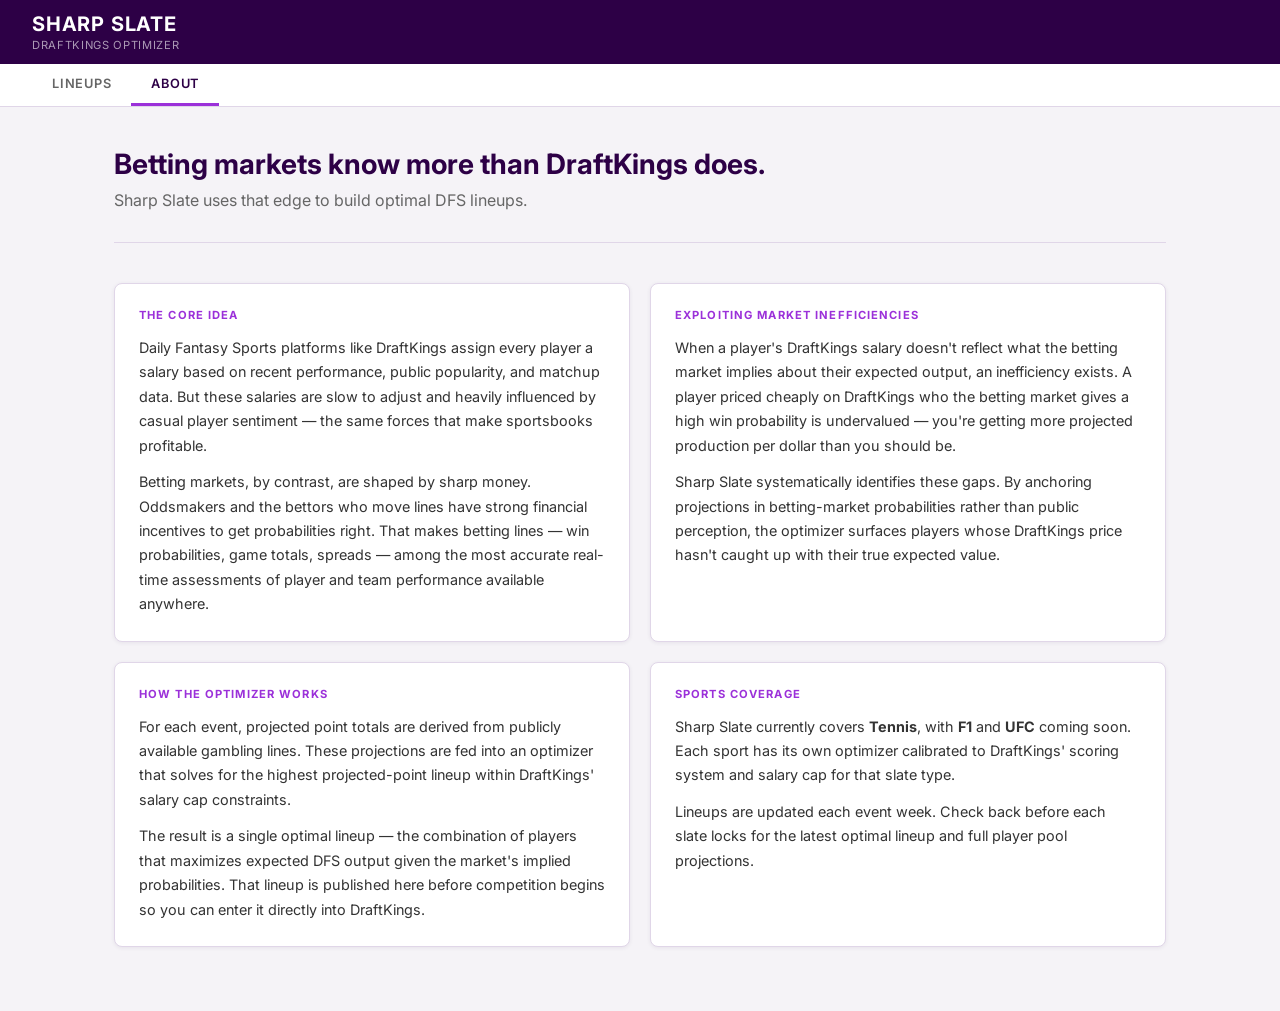
==== about.html @ 9ef4722d "Add files via upload" ====
<!DOCTYPE html>
<html lang="en">
<head>
  <meta charset="UTF-8" />
  <meta name="viewport" content="width=device-width, initial-scale=1.0" />
  <title>About — Sharp Slate</title>
  <link rel="preconnect" href="https://fonts.googleapis.com" />
  <link href="https://fonts.googleapis.com/css2?family=Inter:wght@400;600;700&display=swap" rel="stylesheet" />
  <link rel="stylesheet" href="style.css" />
</head>
<body>

<header>
  <div class="header-left">
    <h1><a href="index.html" class="header-link">Sharp Slate</a></h1>
    <div class="subtitle">DraftKings Optimizer</div>
  </div>
  <div class="header-right"></div>
</header>

<nav class="site-nav">
  <a href="index.html">Lineups</a>
  <a href="about.html" class="active">About</a>
</nav>

<main class="about-main">

  <div class="about-hero">
    <h2>Betting markets know more than DraftKings does.</h2>
    <p>Sharp Slate uses that edge to build optimal DFS lineups.</p>
  </div>

  <div class="about-grid">

    <div class="about-card">
      <div class="about-card-title">The Core Idea</div>
      <p>
        Daily Fantasy Sports platforms like DraftKings assign every player a salary based on
        recent performance, public popularity, and matchup data. But these salaries are slow
        to adjust and heavily influenced by casual player sentiment — the same forces that
        make sportsbooks profitable.
      </p>
      <p>
        Betting markets, by contrast, are shaped by sharp money. Oddsmakers and the bettors
        who move lines have strong financial incentives to get probabilities right. That makes
        betting lines — win probabilities, game totals, spreads — among the most accurate
        real-time assessments of player and team performance available anywhere.
      </p>
    </div>

    <div class="about-card">
      <div class="about-card-title">Exploiting Market Inefficiencies</div>
      <p>
        When a player's DraftKings salary doesn't reflect what the betting market implies
        about their expected output, an inefficiency exists. A player priced cheaply on
        DraftKings who the betting market gives a high win probability is undervalued —
        you're getting more projected production per dollar than you should be.
      </p>
      <p>
        Sharp Slate systematically identifies these gaps. By anchoring projections in
        betting-market probabilities rather than public perception, the optimizer surfaces
        players whose DraftKings price hasn't caught up with their true expected value.
      </p>
    </div>

    <div class="about-card">
      <div class="about-card-title">How the Optimizer Works</div>
      <p>
        For each event, projected point totals are derived from publicly available gambling
        lines. These projections are fed into an optimizer that solves for the highest
        projected-point lineup within DraftKings' salary cap constraints.
      </p>
      <p>
        The result is a single optimal lineup — the combination of players that maximizes
        expected DFS output given the market's implied probabilities. That lineup is
        published here before competition begins so you can enter it directly into DraftKings.
      </p>
    </div>

    <div class="about-card">
      <div class="about-card-title">Sports Coverage</div>
      <p>
        Sharp Slate currently covers <strong>Tennis</strong>, with <strong>F1</strong> and
        <strong>UFC</strong> coming soon. Each sport has its own optimizer calibrated to
        DraftKings' scoring system and salary cap for that slate type.
      </p>
      <p>
        Lineups are updated each event week. Check back before each slate locks for the
        latest optimal lineup and full player pool projections.
      </p>
    </div>

  </div>

</main>

</body>
</html>
---- style.css ----
*, *::before, *::after { box-sizing: border-box; margin: 0; padding: 0; }

:root {
  --purple: #2D0046;
  --purple-mid: #5a1a7a;
  --purple-light: #f3eef7;
  --accent: #9b30d9;
  --text: #1a1a1a;
  --muted: #666;
  --border: #e0d6e8;
  --white: #ffffff;
  --optimal-bg: #f0e8f9;
}

body {
  font-family: 'Inter', system-ui, -apple-system, sans-serif;
  background: #f5f3f7;
  color: var(--text);
  min-height: 100vh;
}

/* ── Header ── */
header {
  background: var(--purple);
  color: var(--white);
  padding: 0 2rem;
  display: flex;
  align-items: center;
  justify-content: space-between;
  height: 64px;
  box-shadow: 0 2px 8px rgba(0,0,0,0.3);
}

.header-left { display: flex; flex-direction: column; justify-content: center; }

header h1 {
  font-size: 1.25rem;
  font-weight: 700;
  letter-spacing: 0.04em;
  text-transform: uppercase;
}

header .subtitle {
  font-size: 0.7rem;
  opacity: 0.6;
  letter-spacing: 0.06em;
  text-transform: uppercase;
  margin-top: 2px;
}

.header-right {
  text-align: right;
  display: flex;
  flex-direction: column;
  justify-content: center;
}

.tournament-name {
  font-size: 0.9rem;
  font-weight: 600;
  letter-spacing: 0.02em;
}

.tournament-date {
  font-size: 0.75rem;
  opacity: 0.65;
  margin-top: 2px;
}

/* ── Main container ── */
main {
  max-width: 1100px;
  margin: 0 auto;
  padding: 2rem 1.5rem 4rem;
}

/* ── Section headings ── */
.section-title {
  font-size: 0.7rem;
  font-weight: 700;
  letter-spacing: 0.12em;
  text-transform: uppercase;
  color: var(--purple);
  margin-bottom: 1rem;
  padding-bottom: 0.5rem;
  border-bottom: 2px solid var(--purple);
}

/* ── Optimal lineup summary ── */
#lineup-section { margin-bottom: 2.5rem; }

.lineup-meta {
  display: flex;
  gap: 1.5rem;
  margin-bottom: 1.25rem;
  flex-wrap: wrap;
}

.lineup-stat {
  background: var(--purple);
  color: var(--white);
  border-radius: 6px;
  padding: 0.5rem 1.25rem;
  font-size: 0.8rem;
  letter-spacing: 0.04em;
}

.lineup-stat span {
  font-weight: 700;
  font-size: 1rem;
  display: block;
}

.lineup-grid {
  display: grid;
  grid-template-columns: repeat(3, 1fr);
  gap: 1rem;
}

.player-card {
  background: var(--white);
  border: 1px solid var(--border);
  border-radius: 8px;
  padding: 1.1rem 1.25rem;
  box-shadow: 0 1px 4px rgba(45,0,70,0.08);
  position: relative;
  overflow: hidden;
}

.player-card::before {
  content: '';
  position: absolute;
  top: 0; left: 0; right: 0;
  height: 3px;
  background: var(--accent);
}

.player-card .card-name {
  font-size: 1.05rem;
  font-weight: 700;
  color: var(--purple);
  margin-bottom: 0.2rem;
}

.player-card .card-opponent {
  font-size: 0.75rem;
  color: var(--muted);
  margin-bottom: 0.75rem;
}

.player-card .card-opponent span {
  font-weight: 600;
  color: var(--text);
}

.card-stats { display: flex; gap: 1.5rem; }

.card-stat-label {
  font-size: 0.65rem;
  text-transform: uppercase;
  letter-spacing: 0.08em;
  color: var(--muted);
  margin-bottom: 0.1rem;
}

.card-stat-value {
  font-size: 1rem;
  font-weight: 700;
  color: var(--text);
}

/* ── Table controls ── */
.table-controls {
  display: flex;
  align-items: center;
  justify-content: space-between;
  margin-bottom: 0.75rem;
  flex-wrap: wrap;
  gap: 0.5rem;
}

.table-controls input {
  border: 1px solid var(--border);
  border-radius: 6px;
  padding: 0.4rem 0.75rem;
  font-size: 0.85rem;
  outline: none;
  width: 220px;
  font-family: inherit;
}

.table-controls input:focus {
  border-color: var(--accent);
  box-shadow: 0 0 0 2px rgba(155,48,217,0.15);
}

.table-legend {
  font-size: 0.75rem;
  color: var(--muted);
  display: flex;
  align-items: center;
  gap: 0.4rem;
}

/* ── Table ── */
.table-wrapper {
  background: var(--white);
  border-radius: 8px;
  box-shadow: 0 1px 4px rgba(45,0,70,0.07);
  overflow: hidden;
  border: 1px solid var(--border);
}

table { width: 100%; border-collapse: collapse; font-size: 0.9rem; }

thead tr { background: var(--purple); color: var(--white); }

thead th {
  padding: 0.85rem 1rem;
  text-align: left;
  font-size: 0.7rem;
  font-weight: 600;
  letter-spacing: 0.1em;
  text-transform: uppercase;
  cursor: pointer;
  user-select: none;
  white-space: nowrap;
}

thead th:hover { background: var(--purple-mid); }
thead th .sort-icon { margin-left: 0.3rem; opacity: 0.4; font-size: 0.65rem; }
thead th.sorted .sort-icon { opacity: 1; }

tbody tr { border-bottom: 1px solid var(--border); transition: background 0.1s; }
tbody tr:last-child { border-bottom: none; }
tbody tr:hover { background: var(--purple-light); }
tbody tr.is-optimal { background: var(--optimal-bg); }
tbody tr.is-optimal:hover { background: #e6d5f5; }

tbody td { padding: 0.75rem 1rem; }
.td-player { font-weight: 600; }
.td-optimal { text-align: center; }

.check-icon {
  display: inline-flex;
  align-items: center;
  justify-content: center;
  width: 20px;
  height: 20px;
  background: var(--accent);
  border-radius: 50%;
  color: white;
  font-size: 0.65rem;
}

#loading { text-align: center; padding: 3rem; color: var(--muted); font-size: 0.9rem; }

/* ── Responsive ── */
@media (max-width: 700px) {
  .lineup-grid { grid-template-columns: repeat(2, 1fr); }
  header h1 { font-size: 1rem; }
  .tournament-name { font-size: 0.8rem; }
}

@media (max-width: 480px) {
  .lineup-grid { grid-template-columns: 1fr; }
  .header-right { display: none; }
}

/* ── Nav bar ── */
.site-nav {
  background: var(--white);
  border-bottom: 1px solid var(--border);
  padding: 0 2rem;
  display: flex;
  gap: 0;
}

.site-nav a {
  display: inline-block;
  padding: 0.75rem 1.25rem;
  font-size: 0.8rem;
  font-weight: 600;
  letter-spacing: 0.06em;
  text-transform: uppercase;
  text-decoration: none;
  color: var(--muted);
  border-bottom: 3px solid transparent;
  transition: color 0.15s, border-color 0.15s;
}

.site-nav a:hover { color: var(--purple); }
.site-nav a.active { color: var(--purple); border-bottom-color: var(--accent); }

/* ── Header link ── */
.header-link {
  color: inherit;
  text-decoration: none;
}

/* ── About page ── */
.about-main {
  max-width: 1100px;
  margin: 0 auto;
  padding: 2.5rem 1.5rem 4rem;
}

.about-hero {
  margin-bottom: 2.5rem;
  padding-bottom: 2rem;
  border-bottom: 1px solid var(--border);
}

.about-hero h2 {
  font-size: 1.75rem;
  font-weight: 700;
  color: var(--purple);
  margin-bottom: 0.5rem;
  line-height: 1.25;
}

.about-hero p {
  font-size: 1rem;
  color: var(--muted);
}

.about-grid {
  display: grid;
  grid-template-columns: repeat(2, 1fr);
  gap: 1.25rem;
}

.about-card {
  background: var(--white);
  border: 1px solid var(--border);
  border-radius: 8px;
  padding: 1.5rem;
  box-shadow: 0 1px 4px rgba(45,0,70,0.07);
}

.about-card-title {
  font-size: 0.7rem;
  font-weight: 700;
  letter-spacing: 0.1em;
  text-transform: uppercase;
  color: var(--accent);
  margin-bottom: 0.85rem;
}

.about-card p {
  font-size: 0.9rem;
  line-height: 1.7;
  color: #333;
  margin-bottom: 0.75rem;
}

.about-card p:last-child { margin-bottom: 0; }

@media (max-width: 700px) {
  .about-grid { grid-template-columns: 1fr; }
  .about-hero h2 { font-size: 1.35rem; }
}
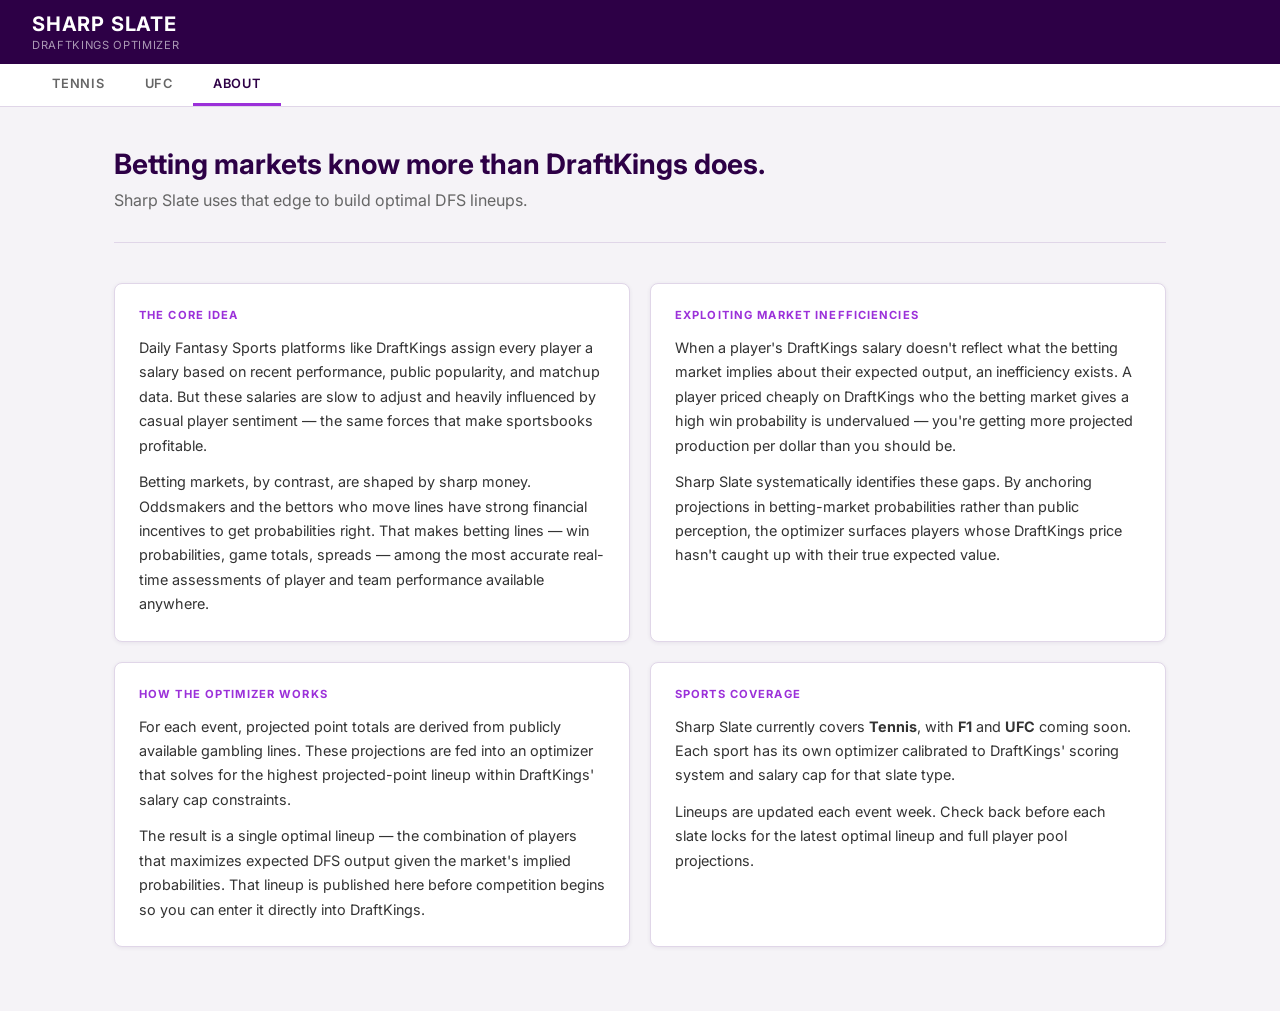
==== commit c7830edc: "UFC Added" ====
--- a/about.html
+++ b/about.html
@@ -19,7 +19,8 @@
 </header>
 
 <nav class="site-nav">
-  <a href="index.html">Lineups</a>
+  <a href="index.html">Tennis</a>
+  <a href="ufc.html">UFC</a>
   <a href="about.html" class="active">About</a>
 </nav>
 
--- a/style.css
+++ b/style.css
@@ -360,3 +360,60 @@
   .about-grid { grid-template-columns: 1fr; }
   .about-hero h2 { font-size: 1.35rem; }
 }
+
+/* ── UFC theme overrides ── */
+[data-sport="ufc"] {
+  --purple: #1c1c1e;
+  --purple-mid: #3a3a3c;
+  --purple-light: #f5f5f5;
+  --accent: #C9A84C;
+  --border: #e0e0e0;
+  --optimal-bg: #fdf8ec;
+  background: #f0f0f0;
+}
+
+[data-sport="ufc"] header {
+  background: #1c1c1e;
+}
+
+[data-sport="ufc"] .player-card::before {
+  background: #C9A84C;
+}
+
+[data-sport="ufc"] .player-card .card-name {
+  color: #1c1c1e;
+}
+
+[data-sport="ufc"] .section-title {
+  color: #1c1c1e;
+  border-bottom-color: #C9A84C;
+}
+
+[data-sport="ufc"] .lineup-stat {
+  background: #1c1c1e;
+}
+
+[data-sport="ufc"] .check-icon {
+  background: #C9A84C;
+}
+
+[data-sport="ufc"] thead tr {
+  background: #1c1c1e;
+}
+
+[data-sport="ufc"] thead th:hover {
+  background: #3a3a3c;
+}
+
+[data-sport="ufc"] .site-nav a.active {
+  color: #1c1c1e;
+  border-bottom-color: #C9A84C;
+}
+
+[data-sport="ufc"] .site-nav a:hover {
+  color: #1c1c1e;
+}
+
+[data-sport="ufc"] tbody tr.is-optimal:hover {
+  background: #f5edd6;
+}
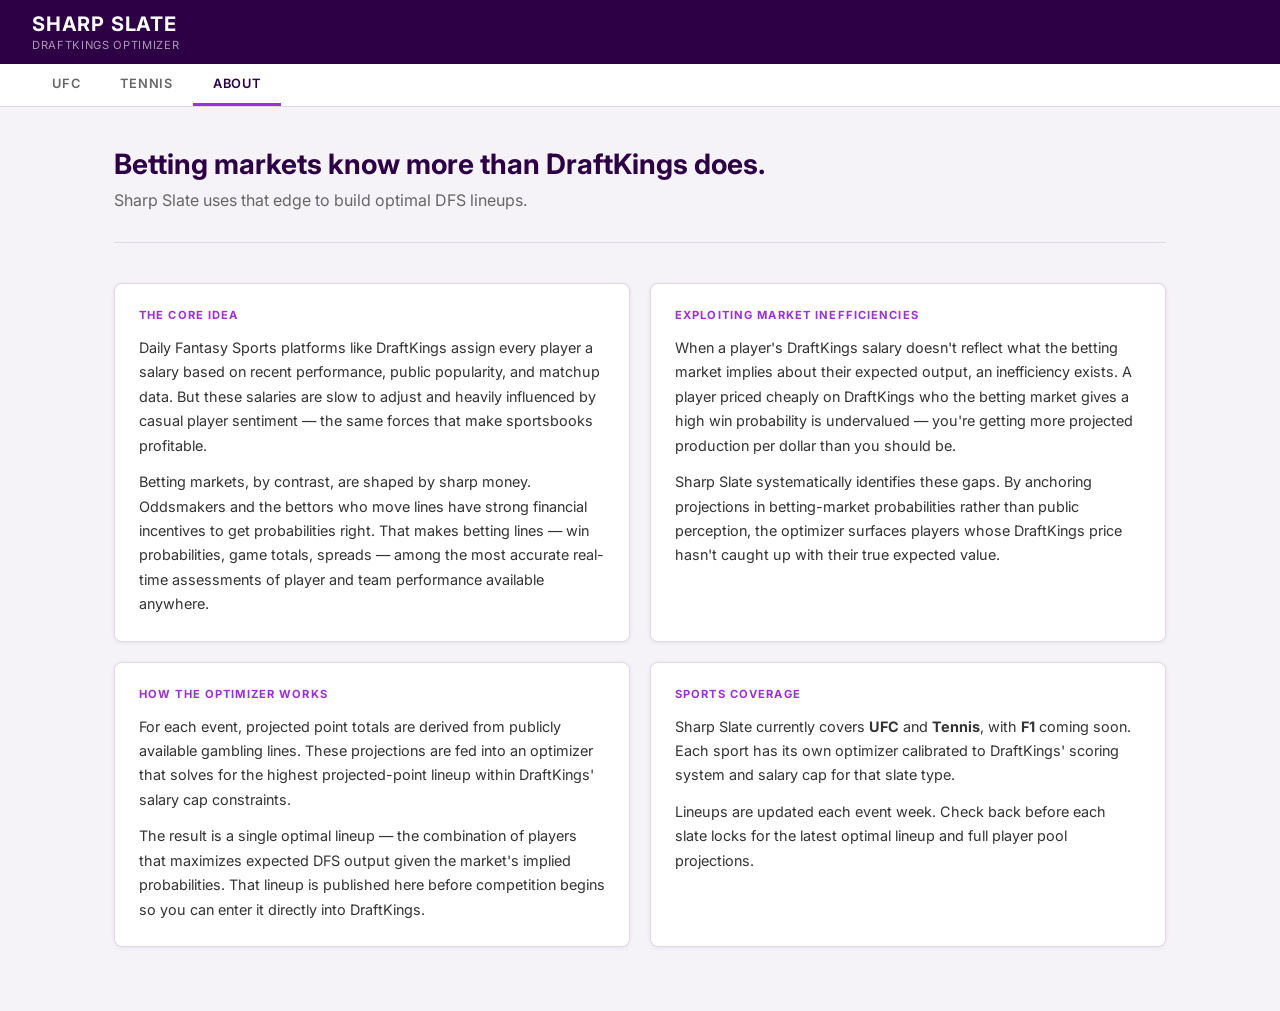
==== commit c8d82c46: "Updating as UFC is live" ====
--- a/about.html
+++ b/about.html
@@ -19,8 +19,8 @@
 </header>
 
 <nav class="site-nav">
+  <a href="ufc.html">UFC</a>
   <a href="index.html">Tennis</a>
-  <a href="ufc.html">UFC</a>
   <a href="about.html" class="active">About</a>
 </nav>
 
@@ -81,8 +81,8 @@
     <div class="about-card">
       <div class="about-card-title">Sports Coverage</div>
       <p>
-        Sharp Slate currently covers <strong>Tennis</strong>, with <strong>F1</strong> and
-        <strong>UFC</strong> coming soon. Each sport has its own optimizer calibrated to
+        Sharp Slate currently covers <strong>UFC</strong> and <strong>Tennis</strong>, with
+        <strong>F1</strong> coming soon. Each sport has its own optimizer calibrated to
         DraftKings' scoring system and salary cap for that slate type.
       </p>
       <p>
